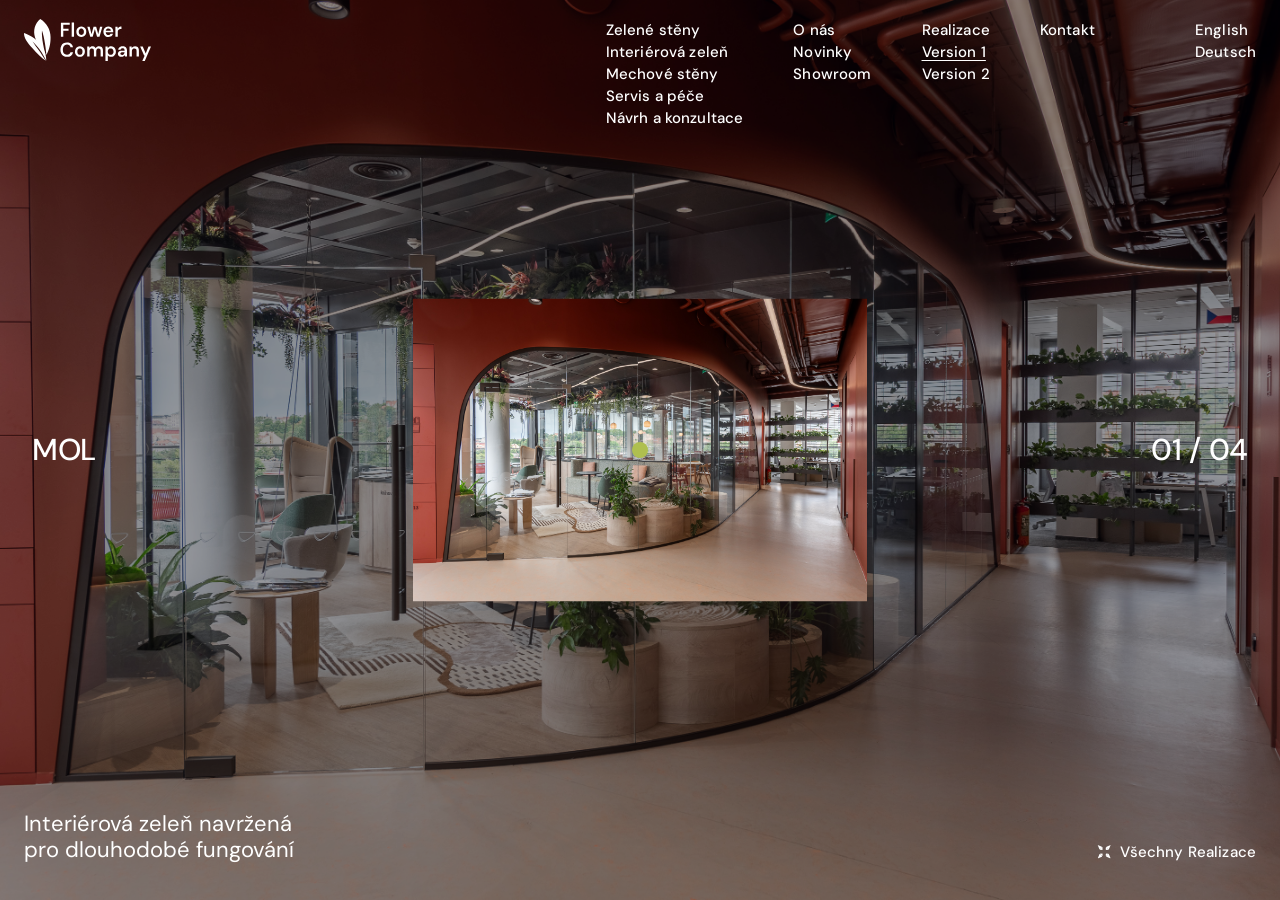
==== version1.html @ 006d9311 "Initial commit: Flower Company prototype (V1 + V2) Two-variant static-site prototype. V1 has the scr" ====
<!DOCTYPE html>
<html lang="cs">
<head>
  <meta charset="UTF-8">
  <meta name="viewport" content="width=device-width, initial-scale=1.0">
  <title>Flower Company — Verze 1</title>

  <!-- DM Sans (variable, opsz 9–40, weights 400 & 500) -->
  <link rel="preconnect" href="https://fonts.googleapis.com">
  <link rel="preconnect" href="https://fonts.gstatic.com" crossorigin>
  <link href="https://fonts.googleapis.com/css2?family=DM+Sans:opsz,wght@9..40,400;9..40,500&display=swap" rel="stylesheet">

  <link rel="stylesheet" href="css/base.css">
  <link rel="stylesheet" href="css/version1.css">
</head>
<body class="v1">

  <!-- ===== Shared chrome: fixed top nav ===== -->
  <header class="nav">
    <a class="nav__logo" href="#" aria-label="Flower Company">
      <img src="assets/svg/logo.svg" alt="Flower Company">
    </a>

    <nav class="nav__menu" aria-label="Hlavní navigace">
      <div class="nav__col">
        <a href="#">Zelené stěny</a>
        <a href="#">Interiérová zeleň</a>
        <a href="#">Mechové stěny</a>
        <a href="#">Servis a péče</a>
        <a href="#">Návrh a konzultace</a>
      </div>
      <div class="nav__col">
        <a href="#">O nás</a>
        <a href="#">Novinky</a>
        <a href="#">Showroom</a>
      </div>
      <div class="nav__col">
        <a href="#">Realizace</a>
        <a href="version1.html" class="nav__version is-active">Version 1</a>
        <a href="version2.html" class="nav__version">Version 2</a>
      </div>
      <div class="nav__col">
        <a href="#">Kontakt</a>
      </div>
    </nav>

    <div class="nav__lang">
      <span>English</span>
      <span>Deutsch</span>
    </div>
  </header>

  <!-- ===== States 1–4 (stacked full-screen sections) ===== -->
  <main>
    <!-- State 1 — MOL -->
    <section class="hero hero--v1" data-state="1">
      <div class="hero__bg">
        <img class="hero__photo" src="assets/img/mol.png" alt="MOL">
        <div class="hero__scrim"></div>
      </div>
      <figure class="hero__window">
        <div class="hero__window-img"><img src="assets/img/mol.png" alt=""></div>
      </figure>
      <div class="hero__titlerow">
        <h2 class="hero__title">MOL</h2>
        <span class="hero__counter">01 / 04</span>
      </div>
    </section>

    <!-- State 2 — Jindřišská 16 -->
    <section class="hero hero--v1" data-state="2">
      <div class="hero__bg">
        <img class="hero__photo" src="assets/img/jindrisska.png" alt="Jindřišská 16">
        <div class="hero__scrim"></div>
      </div>
      <figure class="hero__window">
        <div class="hero__window-img"><img src="assets/img/jindrisska.png" alt=""></div>
      </figure>
      <div class="hero__titlerow">
        <h2 class="hero__title">Jindřišská 16</h2>
        <span class="hero__counter">02 / 04</span>
      </div>
    </section>

    <!-- State 3 — Hotel Sněžník -->
    <section class="hero hero--v1" data-state="3">
      <div class="hero__bg">
        <img class="hero__photo" src="assets/img/hotel-sneznik.png" alt="Hotel Sněžník">
        <div class="hero__scrim"></div>
      </div>
      <figure class="hero__window">
        <div class="hero__window-img"><img src="assets/img/hotel-sneznik.png" alt=""></div>
      </figure>
      <div class="hero__titlerow">
        <h2 class="hero__title">Hotel Sněžník</h2>
        <span class="hero__counter">03 / 04</span>
      </div>
    </section>

    <!-- State 4 — Prague City Golf -->
    <section class="hero hero--v1" data-state="4">
      <div class="hero__bg">
        <img class="hero__photo" src="assets/img/prague-city-golf.png" alt="Prague City Golf">
        <div class="hero__scrim"></div>
      </div>
      <figure class="hero__window">
        <div class="hero__window-img"><img src="assets/img/prague-city-golf.png" alt=""></div>
      </figure>
      <div class="hero__titlerow">
        <h2 class="hero__title">Prague City Golf</h2>
        <span class="hero__counter">04 / 04</span>
      </div>
    </section>
  </main>

  <!-- ===== Shared chrome: fixed bottom bar ===== -->
  <footer class="bottombar">
    <p class="bottombar__caption">Interiérová zeleň navržená<br>pro dlouhodobé fungování</p>
    <div class="bottombar__all">
      <span class="flower-icon" aria-hidden="true">
        <span class="flower-icon__leaf l3"><img src="assets/svg/leaf-3.svg" alt=""></span>
        <span class="flower-icon__leaf l1"><img src="assets/svg/leaf-1.svg" alt=""></span>
        <span class="flower-icon__leaf l4"><img src="assets/svg/leaf-4.svg" alt=""></span>
        <span class="flower-icon__leaf l2"><img src="assets/svg/leaf-2.svg" alt=""></span>
      </span>
      <span>Všechny Realizace</span>
    </div>
  </footer>

  <!-- Custom cursor (follows mouse; green in V1). Two top-level elements so the
       dot can mix-blend with the page in V2. -->
  <span class="cursor-dot" aria-hidden="true"></span>
  <span class="cursor-text" aria-hidden="true"><span>Zobrazit<br>projekt</span></span>

  <!-- GSAP + CustomEase drive the V1 scroll-jacked project transitions -->
  <script src="https://cdnjs.cloudflare.com/ajax/libs/gsap/3.12.5/gsap.min.js"></script>
  <script src="https://cdnjs.cloudflare.com/ajax/libs/gsap/3.12.5/CustomEase.min.js"></script>
  <script src="js/main.js"></script>
</body>
</html>
---- css/base.css ----
/* ==========================================================================
   Flower Company — base.css
   Shared foundation for both layout versions:
   reset · fonts · design tokens · shared chrome (top nav + bottom bar) ·
   full-screen section scaffold.
   Version-specific styling lives in version1.css / version2.css.
   ========================================================================== */

/* ---------- Reset ---------- */
*,
*::before,
*::after { box-sizing: border-box; }

html, body { margin: 0; padding: 0; }

img { display: block; max-width: 100%; }

a { color: inherit; text-decoration: none; }

ul { margin: 0; padding: 0; list-style: none; }

/* ---------- Design tokens (from Figma) ---------- */
:root {
  --white: #ffffff;
  --black: #000000;
  --badge-green: #afbf4f;
  --frame-fallback: #dddddd;

  --margin: 24px;          /* outer page margin */
  --nav-top: 19px;         /* nav distance from top */
  --bar-bottom: 37px;      /* bottom bar distance from bottom */

  --font: "DM Sans", system-ui, -apple-system, "Segoe UI", sans-serif;
}

/* ---------- Base typography ----------
   DM Sans variable font. Optical size is pinned to 14 (as in Figma) for ALL
   sizes; font-weight then controls the weight axis normally (400 / 500). */
body {
  font-family: var(--font);
  font-variation-settings: "opsz" 14;
  font-weight: 400;
  color: var(--white);
  background: var(--frame-fallback);
  -webkit-font-smoothing: antialiased;
  text-rendering: optimizeLegibility;
}

/* ---------- Scroll container ----------
   The 4 states are stacked as full-screen sections.
   Scroll behaviour is per version: V1 uses Lenis smooth/inertia scroll (no snap,
   see version1.css + main.js); V2 keeps CSS scroll-snap (see version2.css). */
html {
  background: #000;
}

/* ==========================================================================
   FULL-SCREEN SECTION SCAFFOLD
   ========================================================================== */
.hero {
  position: relative;
  width: 100%;
  height: 100vh;
  overflow: hidden;
}

.hero__photo {
  position: absolute;
  inset: 0;
  width: 100%;
  height: 100%;
  object-fit: cover;
  object-position: center;
}

/* Dark legibility scrim over the photo (opacity set per version). */
.hero__scrim {
  position: absolute;
  inset: 0;
  pointer-events: none;
}

/* Title + counter row, vertically centred in the section.
   Horizontal padding (left/right) is overridden per version. */
.hero__titlerow {
  position: absolute;
  left: 0;
  right: 0;
  top: 50%;
  transform: translateY(-50%);
  display: flex;
  align-items: center;
  justify-content: space-between;
  padding: 0 var(--margin);
  z-index: 2;
  pointer-events: none;
}

.hero__title { margin: 0; font-weight: 500; }
.hero__counter { white-space: nowrap; }

/* ==========================================================================
   SHARED CHROME — fixed top nav (one instance overlays all sections)
   ========================================================================== */
.nav {
  position: fixed;
  top: var(--nav-top);
  left: 0;
  right: 0;
  z-index: 10;
  display: flex;
  align-items: flex-start;
  padding: 0 var(--margin);
}

.nav__logo { margin-right: auto; }          /* pushes menu + lang to the right */
.nav__logo img { height: 42px; width: auto; }

.nav__menu {
  display: flex;
  gap: 50px;
  margin-right: 100px;                       /* gap before the language switch */
}

.nav__col { display: flex; flex-direction: column; }

/* Link style shared by nav columns, language switch and "Všechny Realizace". */
.nav a,
.nav__lang span,
.bottombar__all {
  font-size: 15px;
  line-height: 22px;
  font-weight: 500;
  letter-spacing: 0.15px;
  color: var(--white);
}

.nav__lang { display: flex; flex-direction: column; }

/* Version switcher links (below "Realizace"); current page is underlined. */
.nav__version.is-active { text-decoration: underline; text-underline-offset: 3px; }

/* ==========================================================================
   SHARED CHROME — fixed bottom bar
   ========================================================================== */
.bottombar {
  position: fixed;
  left: 0;
  right: 0;
  bottom: var(--bar-bottom);
  z-index: 10;
  display: flex;
  align-items: flex-end;
  justify-content: space-between;
  padding: 0 var(--margin);
}

.bottombar__caption {
  margin: 0;
  font-size: 22px;
  line-height: 26px;
  font-weight: 400;
  color: var(--white);
}

.bottombar__all {
  display: flex;
  align-items: center;
  gap: 8px;
}

/* 4-leaf flower icon (Figma node 64:2050): four small leaves arranged 2×2 with
   rotations, ~16×16. Leaves are black in the source SVGs, forced white here. */
.flower-icon {
  position: relative;
  width: 16.06px;
  height: 16px;
  flex: none;
}
.flower-icon__leaf {
  position: absolute;
  width: 8.322px;
  height: 8.322px;
  display: flex;
  align-items: center;
  justify-content: center;
}
.flower-icon__leaf img {
  width: 4.374px;
  height: 7.395px;
  display: block;
  filter: brightness(0) invert(1);   /* leaf source is black → render white */
}
.flower-icon .l3 { left: 0;      top: 0; }       /* top-left    */
.flower-icon .l1 { left: 7.74px; top: 0; }       /* top-right   */
.flower-icon .l4 { left: 0;      top: 7.68px; }  /* bottom-left */
.flower-icon .l2 { left: 7.74px; top: 7.68px; }  /* bottom-right*/
.flower-icon .l1 img { transform: rotate(45deg); }
.flower-icon .l2 img { transform: rotate(-45deg) scaleY(-1); }
.flower-icon .l3 img { transform: rotate(135deg) scaleY(-1); }
.flower-icon .l4 img { transform: rotate(-135deg); }

/* ==========================================================================
   CUSTOM CURSOR — "kurzor" (follows the mouse; JS-driven, see main.js)
   Two TOP-LEVEL elements (direct children of <body>) so the dot can
   mix-blend with the page in V2 — a transformed/fixed wrapper would isolate
   the blend. Size states are toggled via body.cursor-link / body.cursor-project.
   Colour is per version (V1 green / V2 white + exclusion) in version*.css.
   ========================================================================== */
.cursor-dot,
.cursor-text {
  position: fixed;
  left: 0;
  top: 0;
  pointer-events: none;
}

.cursor-dot {
  width: 16px;
  height: 16px;
  border-radius: 50%;
  z-index: 9999;
  transition: width 0.25s ease, height 0.25s ease;
}

.cursor-text {
  width: 104px;
  height: 104px;
  z-index: 10000;
  display: flex;
  align-items: center;
  justify-content: center;
  opacity: 0;
  transition: opacity 0.2s ease;
}

.cursor-text > span {
  transform: rotate(-15deg);
  font-size: 15px;
  line-height: 14px;
  font-weight: 500;
  letter-spacing: 0.15px;
  text-align: center;
  color: var(--black);
}

/* Size states (set on <body> by main.js). */
body.cursor-link .cursor-dot    { width: 20px;  height: 20px; }
body.cursor-project .cursor-dot { width: 104px; height: 104px; }
body.cursor-project .cursor-text { opacity: 1; }

/* Link hover: the link dims to 50% (Figma node 59:203). */
.nav a,
.nav__lang span,
.bottombar__all { transition: opacity 0.2s ease; }

.nav a:hover,
.nav__lang span:hover,
.bottombar__all:hover { opacity: 0.5; }

/* Hide the native pointer everywhere (incl. links' default hand) when a fine
   pointer exists — only the custom circle shows. JS also guards. */
@media (pointer: fine) {
  body,
  body * { cursor: none; }
}

/* Small screens: keep the chrome from crowding. The design target is desktop
   (Figma frame is 1440 wide); this is a graceful fallback, not a mobile design. */
@media (max-width: 1100px) {
  .nav__menu { gap: 32px; margin-right: 48px; }
}
---- css/version1.css ----
/* ==========================================================================
   Flower Company — version1.css  ("v01-miniatura")
   Small title · centred "window" image (peek-through) · dark scrim ·
   green cursor. Scroll-jacked one-project-at-a-time transitions (see main.js).
   ========================================================================== */

/* ---------- V1 stage: one project on screen at a time (scroll-jacked) ----------
   Sections overlap as layers inside a fixed full-screen stage; the page itself
   does not scroll. main.js wipes between them. */
body.v1 {
  overflow: hidden;
  height: 100vh;
}
.v1 main {
  position: fixed;
  inset: 0;
  overflow: hidden;
}
.hero--v1 {
  position: absolute;
  inset: 0;
  width: 100%;
  height: 100%;
  visibility: hidden;          /* only shown layers paint */
  pointer-events: none;
}
.hero--v1.is-shown { visibility: visible; }            /* current + the one transitioning in */
.hero--v1.is-current { pointer-events: auto; z-index: 1; }

/* Background layer (photo + scrim): a single overflow-hidden clip target for the
   bottom→up wipe. */
.hero--v1 .hero__bg {
  position: absolute;
  inset: 0;
  overflow: hidden;
}

/* Dark legibility scrim (heavier than V2). */
.hero--v1 .hero__scrim {
  background: rgba(2, 2, 8, 0.4);
}

/* ---------- Title row: small title left, matching counter right ---------- */
.hero--v1 .hero__titlerow {
  padding: 0 32px;                 /* Figma: title left 32px, counter right 32px */
}

.hero--v1 .hero__title,
.hero--v1 .hero__counter {
  font-size: clamp(26px, 2.36vw, 34px);   /* 34px @1440 */
  line-height: 1.12;                       /* ≈ 38/34 */
  font-weight: 500;
  letter-spacing: -0.01em;                 /* ≈ -0.34px @34px */
  color: var(--white);
}

.hero--v1 .hero__counter { text-align: right; }

/* ---------- Clip-masked line wipe (title + active counter number) ----------
   Each line is wrapped (by main.js) in an overflow:hidden mask; the inner span
   slides vertically (translateY ±100%) so glyphs are clipped as they wipe. The
   inner's line box is roomy so Czech diacritics (ř š ě ž) aren't clipped at rest. */
.hero--v1 .ln { display: block; overflow: hidden; }
.hero--v1 .num { display: inline-block; overflow: hidden; vertical-align: bottom; }
.hero--v1 .ln-in,
.hero--v1 .num-in {
  display: block;
  line-height: 1.3;            /* room for diacritics; translateY 100% = this height */
  will-change: transform;
}
.hero--v1 .cnt-rest {          /* the static " / 04" — never animated */
  display: inline-block;
  line-height: 1.3;
  vertical-align: bottom;
  white-space: pre;            /* keep the leading space so it reads "01 / 04", not "01/ 04" */
}

/* ---------- Centred "window" — same photo, NO scrim (shows brighter crop) ---
   Foreground card; clipped top→down on transition (opposite of the bg). */
.hero--v1 .hero__window {
  position: absolute;
  top: 50%;
  left: 50%;
  transform: translate(-50%, -50%);
  width: min(454px, 38vw);
  aspect-ratio: 454 / 303;
  margin: 0;
  z-index: 1;                       /* above the scrim, so it reads bright */
}

.hero--v1 .hero__window-img {
  position: absolute;
  inset: 0;
  overflow: hidden;
}

.hero--v1 .hero__window-img img {
  width: 100%;
  height: 100%;
  object-fit: cover;
  object-position: center;
}

/* ---------- Custom cursor: solid brand green (all states) ---------- */
.v1 .cursor-dot { background: var(--badge-green); }
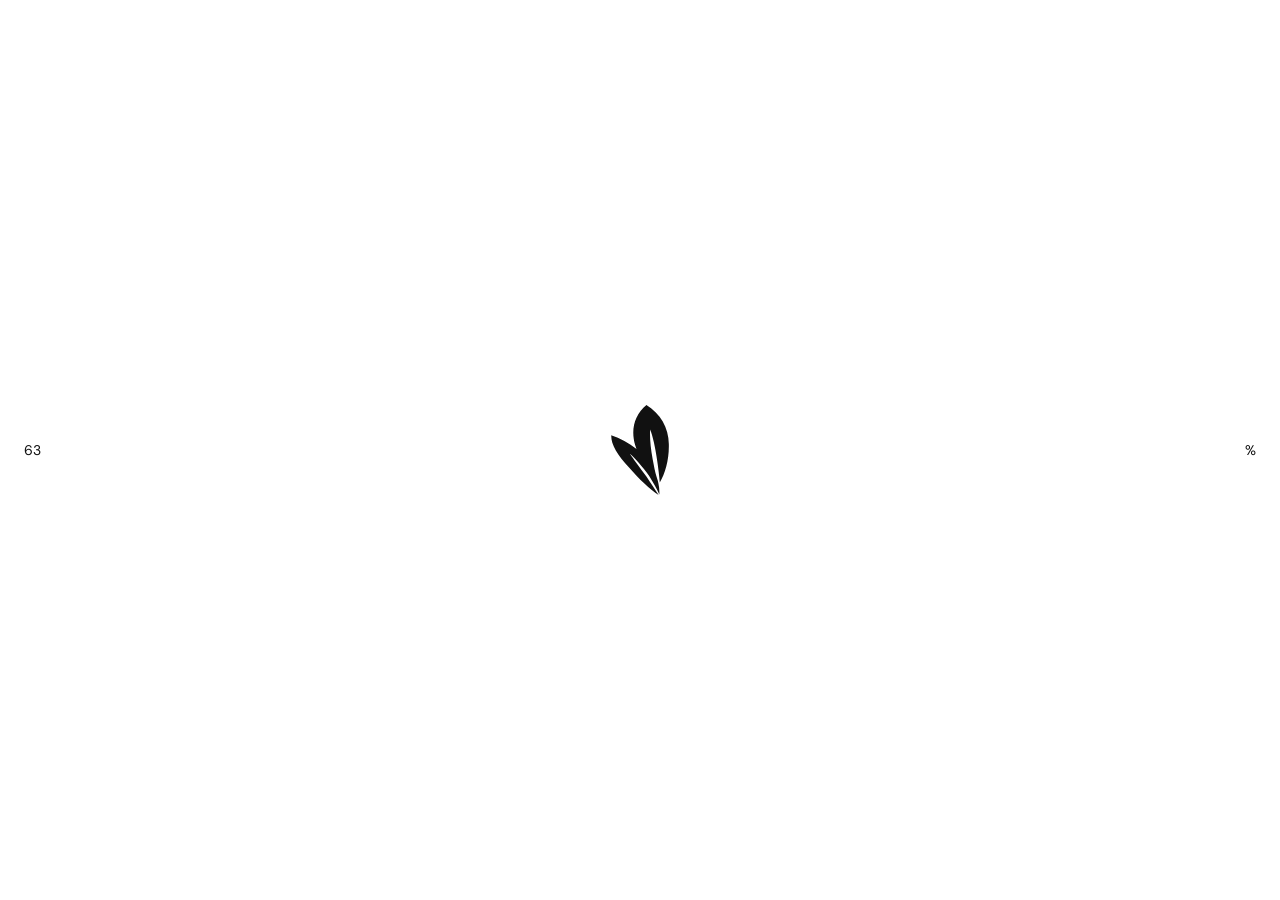
==== commit c732a4c4: "preloader" ====
--- a/version1.html
+++ b/version1.html
@@ -1,5 +1,6 @@
 <!DOCTYPE html>
 <html lang="cs">
+
 <head>
   <meta charset="UTF-8">
   <meta name="viewport" content="width=device-width, initial-scale=1.0">
@@ -8,12 +9,15 @@
   <!-- DM Sans (variable, opsz 9–40, weights 400 & 500) -->
   <link rel="preconnect" href="https://fonts.googleapis.com">
   <link rel="preconnect" href="https://fonts.gstatic.com" crossorigin>
-  <link href="https://fonts.googleapis.com/css2?family=DM+Sans:opsz,wght@9..40,400;9..40,500&display=swap" rel="stylesheet">
+  <link href="https://fonts.googleapis.com/css2?family=DM+Sans:opsz,wght@9..40,400;9..40,500&display=swap"
+    rel="stylesheet">
 
   <link rel="stylesheet" href="css/base.css">
   <link rel="stylesheet" href="css/version1.css">
+  <link rel="stylesheet" href="css/preload.css">
 </head>
-<body class="v1">
+
+<body class="v1 fc-intro-armed">
 
   <!-- ===== Shared chrome: fixed top nav ===== -->
   <header class="nav">
@@ -38,6 +42,7 @@
         <a href="#">Realizace</a>
         <a href="version1.html" class="nav__version is-active">Version 1</a>
         <a href="version2.html" class="nav__version">Version 2</a>
+        <a href="version3.html" class="nav__version">Version 3</a>
       </div>
       <div class="nav__col">
         <a href="#">Kontakt</a>
@@ -70,11 +75,11 @@
     <!-- State 2 — Jindřišská 16 -->
     <section class="hero hero--v1" data-state="2">
       <div class="hero__bg">
-        <img class="hero__photo" src="assets/img/jindrisska.png" alt="Jindřišská 16">
+        <img class="hero__photo" src="assets/img/jindrisska.jpg" alt="Jindřišská 16">
         <div class="hero__scrim"></div>
       </div>
       <figure class="hero__window">
-        <div class="hero__window-img"><img src="assets/img/jindrisska.png" alt=""></div>
+        <div class="hero__window-img"><img src="assets/img/jindrisska.jpg" alt=""></div>
       </figure>
       <div class="hero__titlerow">
         <h2 class="hero__title">Jindřišská 16</h2>
@@ -135,6 +140,8 @@
   <!-- GSAP + CustomEase drive the V1 scroll-jacked project transitions -->
   <script src="https://cdnjs.cloudflare.com/ajax/libs/gsap/3.12.5/gsap.min.js"></script>
   <script src="https://cdnjs.cloudflare.com/ajax/libs/gsap/3.12.5/CustomEase.min.js"></script>
+  <script src="js/preload.js"></script>
   <script src="js/main.js"></script>
 </body>
-</html>
+
+</html>
--- a/css/version1.css
+++ b/css/version1.css
@@ -68,10 +68,15 @@
   line-height: 1.3;            /* room for diacritics; translateY 100% = this height */
   will-change: transform;
 }
-.hero--v1 .cnt-rest {          /* the static " / 04" — never animated */
+.hero--v1 .cnt-rest {          /* the " / 04" total — static during scroll, masked so the preloader can pop it in */
   display: inline-block;
+  overflow: hidden;            /* clip mask for the inner's preloader reveal */
   line-height: 1.3;
   vertical-align: bottom;
+}
+.hero--v1 .cnt-rest-in {
+  display: block;
+  line-height: 1.3;            /* match .cnt-rest; translateY 100% = this height */
   white-space: pre;            /* keep the leading space so it reads "01 / 04", not "01/ 04" */
 }
 
--- a/css/preload.css
+++ b/css/preload.css
@@ -0,0 +1,110 @@
+/* ==========================================================================
+   Flower Company — preload.css
+   One-time intro/preload overlay (shared by V1 + V2). Loaded in <head> AFTER
+   the variant CSS. The choreography + teardown live in js/preload.js; this file
+   is the overlay skin, the pre-paint chrome guard, the scroll-lock, and the
+   reduced-motion fallback.
+   ========================================================================== */
+
+/* ---------- Pre-paint chrome guard ----------
+   `fc-intro-armed` is a STATIC class on <body> in the HTML, so the live chrome is
+   hidden before first paint (no flash). preload.js removes it on skip/reduced
+   paths and tweens these in during the handoff. The hero photo + scrim are left
+   visible underneath so the full-bleed handoff is seamless. Opacity (not display)
+   keeps layout/measurement intact so GSAP can tween them in. */
+body.fc-intro-armed .nav__logo,
+body.fc-intro-armed .nav__menu,
+body.fc-intro-armed .nav__lang,
+body.fc-intro-armed .bottombar,
+body.fc-intro-armed .fc-cookie,
+body.fc-intro-armed .hero__titlerow { opacity: 0; }
+body.fc-intro-armed .hero--v1 .hero__window { opacity: 0; }   /* V1 peek-card stays hidden; intro uses the full-bleed photo */
+
+/* ---------- Scroll lock during the intro ----------
+   V1's body is already overflow:hidden; this also pins V2's free (Lenis) scroll,
+   which preload.js defers until handoff. */
+html.fc-scroll-lock,
+body.fc-scroll-lock { overflow: hidden !important; }
+
+/* ==========================================================================
+   OVERLAY
+   ========================================================================== */
+#preload {
+  position: fixed;
+  inset: 0;
+  z-index: 2147483000;          /* above nav/bottombar (z 10) and the custom cursor (z 9999/10000) */
+  background: #ffffff;           /* Figma-exact white; preload.js overrides from the PL_BG constant */
+  overflow: hidden;
+  pointer-events: none;          /* intro never eats clicks */
+}
+
+#preload .pl-stage { position: absolute; inset: 0; }
+
+/* ---------- Logo mark (single static SVG) ----------
+   Zero-size anchor at screen centre; GSAP animates the wrapper's scale/opacity for
+   the fade-in (CSS centring isn't clobbered since the wrapper has no transform). The
+   SVG layer keeps its native aspect (size set inline by JS). `currentColor` drives
+   the fill. */
+#preload .pl-leaf {
+  position: absolute;
+  left: 50%;
+  top: 50%;
+  color: #111111;                /* leaf colour — black-on-white like the Figma exclusion blend */
+}
+#preload .pl-leaf-svg {
+  position: absolute;
+  left: 50%;
+  top: 50%;
+  transform: translate(-50%, -50%);
+  display: block;
+}
+#preload .pl-leaf-svg svg { display: block; width: 100%; height: 100%; }
+
+/* ---------- Counter: thin, split to the edges, with a % sign ---------- */
+#preload .pl-counter {
+  position: absolute;
+  left: 0;
+  right: 0;
+  top: 50%;
+  transform: translateY(-50%);
+  display: flex;
+  justify-content: space-between;
+  align-items: center;
+  padding: 0 var(--margin, 24px);   /* matches the page margin */
+  color: #111111;
+  font-weight: 400;                 /* thin */
+  font-size: 14px;
+  line-height: 1;
+  letter-spacing: 0.02em;
+  font-variant-numeric: tabular-nums;   /* digits don't jitter while counting */
+}
+#preload .pl-count-num::after { content: ""; }
+
+/* ---------- Card deck ----------
+   Concentric 3:2 cards centred on screen; per-card width/height set inline by JS
+   from the Figma sizes. They scale in from 0; the front card later grows to
+   full-bleed (JS tweens width/height to 100vw/100vh, ending exactly at the real
+   .hero__photo box). */
+#preload .pl-deck { position: absolute; inset: 0; }
+#preload .pl-card {
+  position: absolute;
+  left: 50%;
+  top: 50%;
+  transform: translate(-50%, -50%);
+  opacity: 0;
+  overflow: hidden;
+  border-radius: var(--pl-card-radius, 4px);
+  will-change: transform, width, height, opacity;
+}
+#preload .pl-card img {
+  width: 100%;
+  height: 100%;
+  object-fit: cover;
+  object-position: center;
+  display: block;
+}
+
+/* ---------- Reduced motion: never show the overlay ---------- */
+@media (prefers-reduced-motion: reduce) {
+  #preload { display: none !important; }
+}
